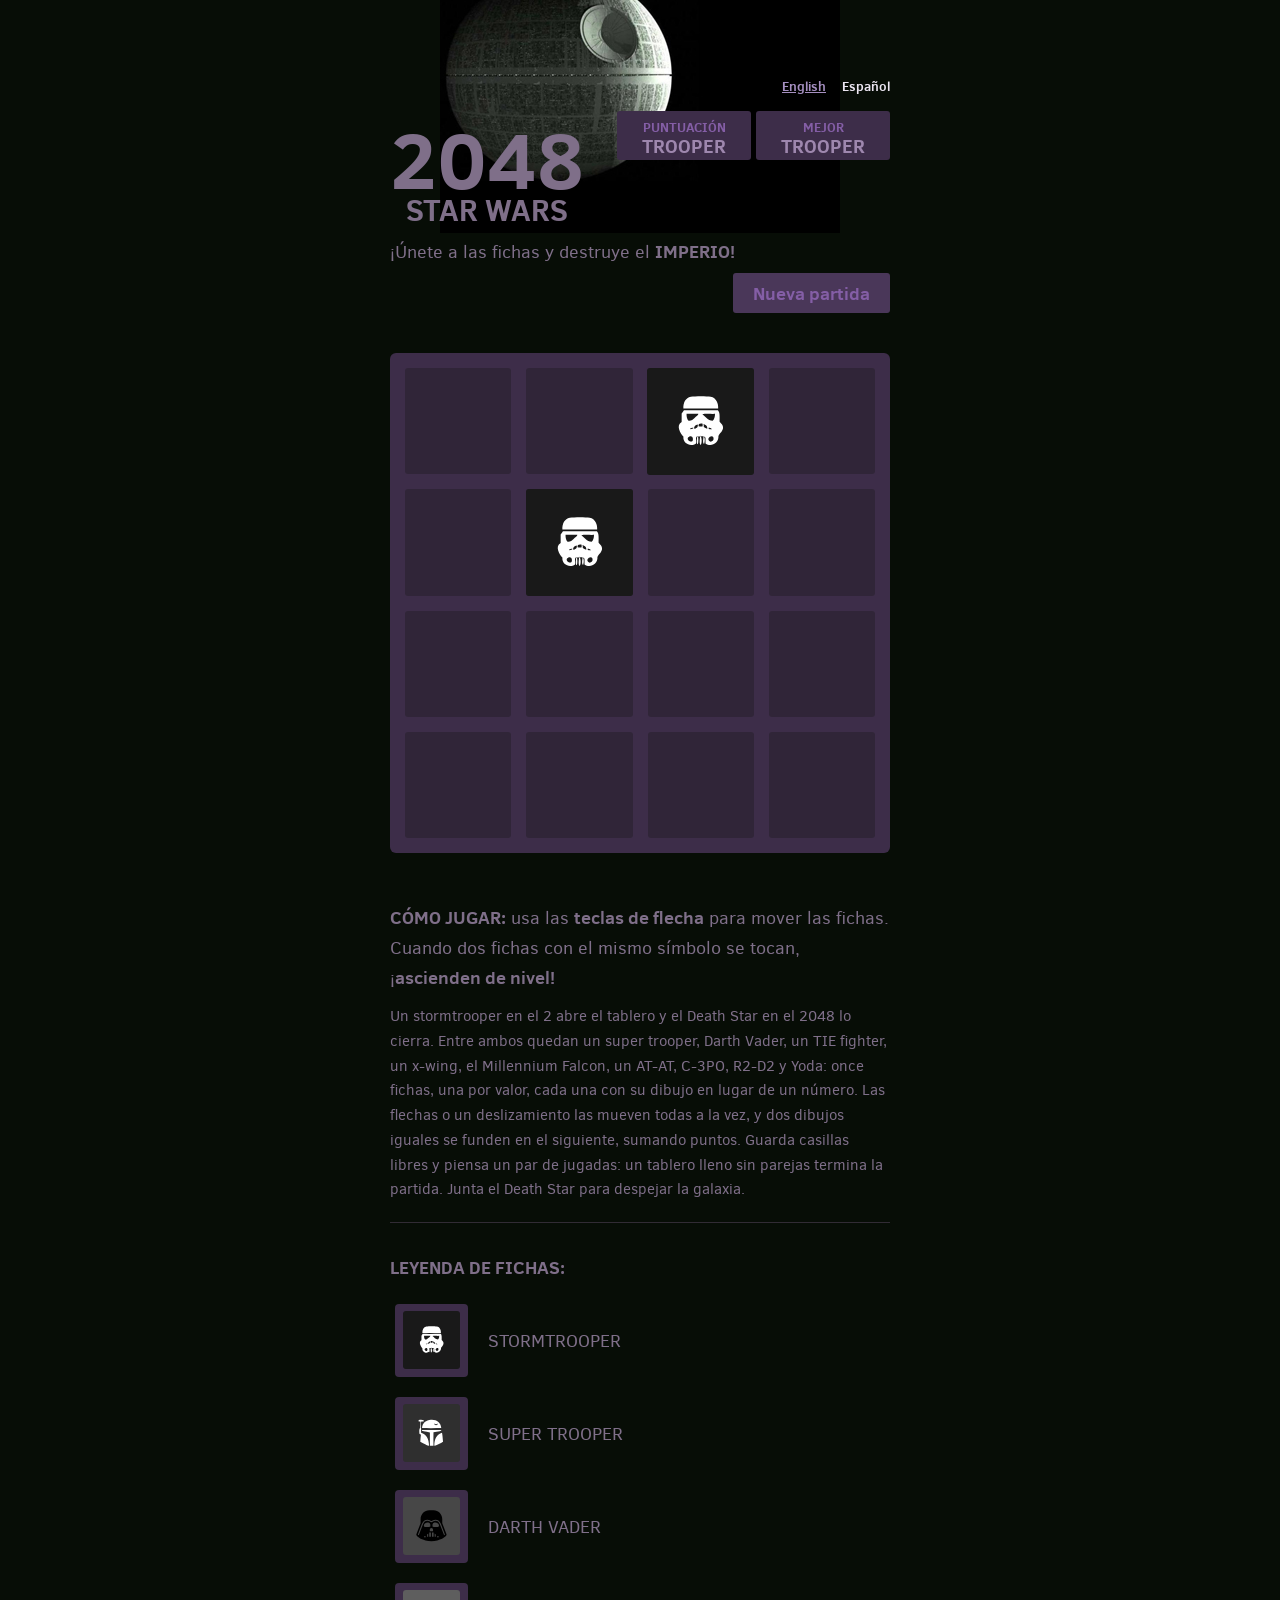
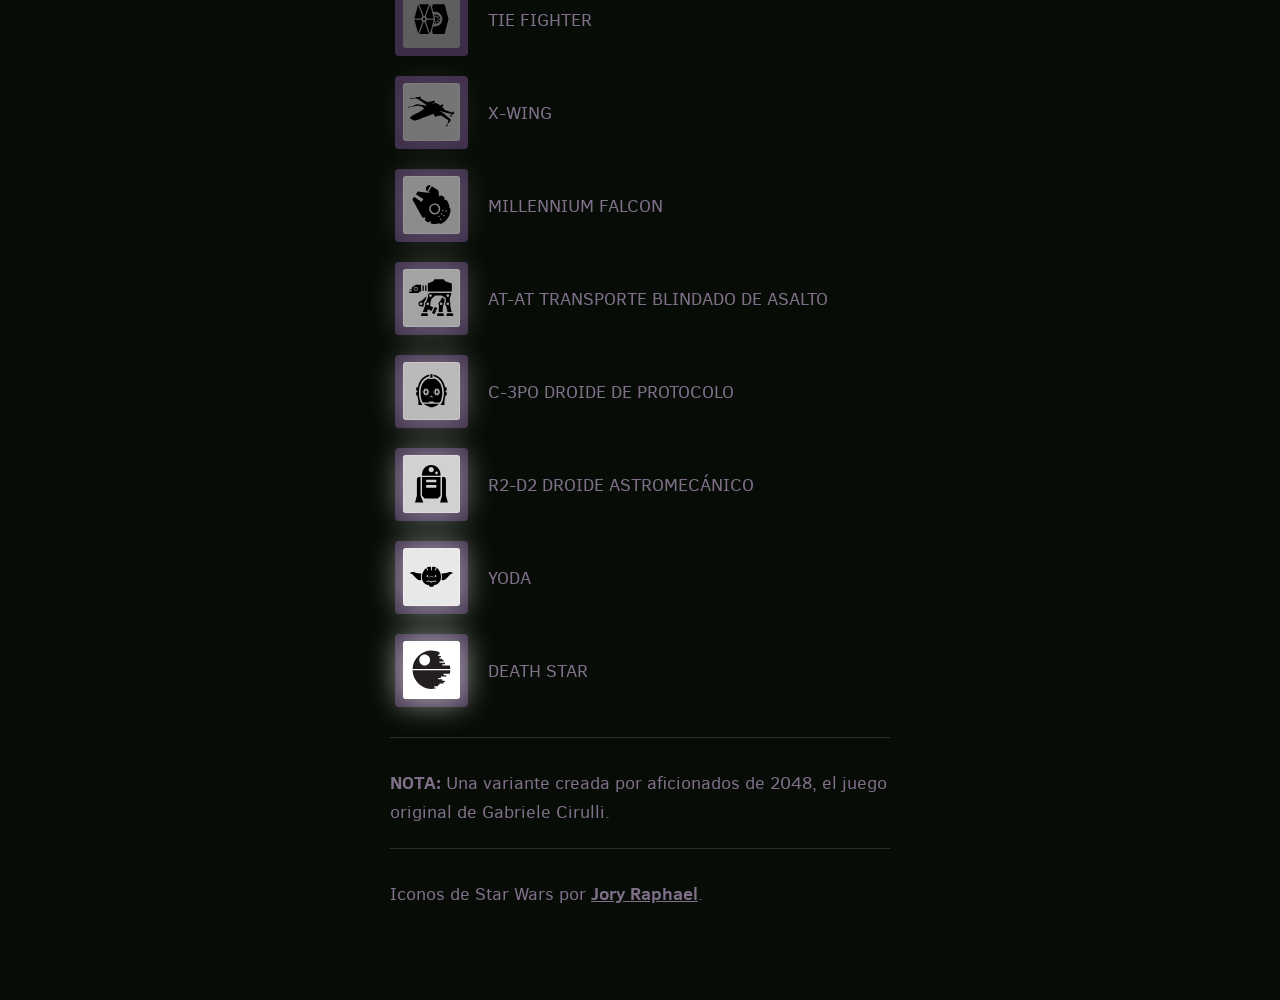
==== es/index.html @ c53c868a "Bilingual site: English at the root, Spanish under /es/ Includes hreflang, canonical, Open Graph, JS" ====
<!DOCTYPE html>
<html lang="es">
<head>
  <meta charset="utf-8">
  <title>2048 Star Wars — desliza fichas y destruye el Imperio</title>
  <meta name="description" content="Juega a 2048 Star Wars: desliza fichas de stormtroopers, TIE fighters y droides, une las parejas iguales y asciende por todos los rangos de la saga.">

  <link rel="canonical" href="https://tile2048.github.io/2048-STARWARS/es/">
  <link rel="alternate" hreflang="en" href="https://tile2048.github.io/2048-STARWARS/">
  <link rel="alternate" hreflang="es" href="https://tile2048.github.io/2048-STARWARS/es/">
  <link rel="alternate" hreflang="x-default" href="https://tile2048.github.io/2048-STARWARS/">

  <meta property="og:type" content="website">
  <meta property="og:title" content="2048 Star Wars — desliza fichas y destruye el Imperio">
  <meta property="og:description" content="Juega a 2048 Star Wars: desliza fichas de stormtroopers, TIE fighters y droides, une las parejas iguales y asciende por todos los rangos de la saga.">
  <meta property="og:url" content="https://tile2048.github.io/2048-STARWARS/es/">
  <meta property="og:locale" content="es_ES">
  <meta property="og:locale:alternate" content="en_US">

  <link href="../style/main.css" rel="stylesheet" type="text/css">
  <link rel="shortcut icon" href="../favicon.ico">
  <link rel="apple-touch-icon" href="../meta/apple-touch-icon.png">
  <meta name="apple-mobile-web-app-capable" content="yes">
  <meta name="apple-mobile-web-app-status-bar-style" content="black">

  <meta name="HandheldFriendly" content="True">
  <meta name="MobileOptimized" content="320">
  <meta name="viewport" content="width=device-width, target-densitydpi=160dpi, initial-scale=1.0, maximum-scale=1, user-scalable=no, minimal-ui">
  <meta name="format-detection" content="telephone=no" />

  <script type="application/ld+json">
  {
    "@context": "https://schema.org",
    "@type": "VideoGame",
    "name": "2048 Star Wars",
    "inLanguage": "es",
    "url": "https://tile2048.github.io/2048-STARWARS/es/",
    "description": "Versión Star Wars del puzle de fichas 2048: une fichas iguales para subir de stormtrooper a Death Star."
  }
  </script>
</head>
<body>
  <div class="container">
    <nav class="lang-links"><a href="../" hreflang="en" lang="en">English</a> <span>Español</span></nav>

    <div class="heading">
      <div class="scores-container">
        <div class="score-container">0</div>
        <div class="best-container">0</div>
      </div>
      <div class="title-container">
        <h1 class="title">2048<small>Star Wars</small></h1>
      </div>
    </div>

    <div class="above-game">
      <p class="game-intro">¡Únete a las fichas y destruye el <strong>IMPERIO!</strong></p>
      <a class="restart-button">Nueva partida</a>
    </div>

    <div class="game-container">
      <div class="game-message">
        <p></p>
        <div class="lower">
	        <a class="keep-playing-button">Seguir jugando</a>
          <a class="retry-button">Reintentar</a>
          <div class="score-sharing"></div>
        </div>
      </div>

      <div class="grid-container">
        <div class="grid-row">
          <div class="grid-cell"></div>
          <div class="grid-cell"></div>
          <div class="grid-cell"></div>
          <div class="grid-cell"></div>
        </div>
        <div class="grid-row">
          <div class="grid-cell"></div>
          <div class="grid-cell"></div>
          <div class="grid-cell"></div>
          <div class="grid-cell"></div>
        </div>
        <div class="grid-row">
          <div class="grid-cell"></div>
          <div class="grid-cell"></div>
          <div class="grid-cell"></div>
          <div class="grid-cell"></div>
        </div>
        <div class="grid-row">
          <div class="grid-cell"></div>
          <div class="grid-cell"></div>
          <div class="grid-cell"></div>
          <div class="grid-cell"></div>
        </div>
      </div>

      <div class="tile-container">

      </div>
    </div>

    <p class="game-explanation">
      <strong class="important">Cómo jugar:</strong> usa las <strong>teclas de flecha</strong> para mover las fichas. Cuando dos fichas con el mismo símbolo se tocan, ¡<strong>ascienden de nivel!</strong>
    </p>
    <p class="game-about">
      Un stormtrooper en el 2 abre el tablero y el Death Star en el 2048 lo cierra. Entre ambos quedan un super trooper, Darth Vader, un TIE fighter, un x-wing, el Millennium Falcon, un AT-AT, C-3PO, R2-D2 y Yoda: once fichas, una por valor, cada una con su dibujo en lugar de un número. Las flechas o un deslizamiento las mueven todas a la vez, y dos dibujos iguales se funden en el siguiente, sumando puntos. Guarda casillas libres y piensa un par de jugadas: un tablero lleno sin parejas termina la partida. Junta el Death Star para despejar la galaxia.
    </p>
    <hr>
    <p class="tile-legend"><strong class="important">Leyenda de fichas:</strong></p>
    <div class="legend-list">
      <div class="legend-row">
        <div class="legend-grid"><div class="legend-cell cell-2"><img src="../style/img/2.svg" alt="stormtrooper"></div></div>
        <p>stormtrooper</p>
      </div>
      <div class="legend-row">
        <div class="legend-grid"><div class="legend-cell cell-4"><img src="../style/img/4.svg" alt="super trooper"></div></div>
        <p>super trooper</p>
      </div>
      <div class="legend-row">
        <div class="legend-grid"><div class="legend-cell cell-8"><img src="../style/img/8.svg" alt="Darth Vader"></div></div>
        <p>Darth Vader</p>
      </div>
      <div class="legend-row">
        <div class="legend-grid"><div class="legend-cell cell-16"><img src="../style/img/16.svg" alt="TIE fighter"></div></div>
        <p>TIE fighter</p>
      </div>
      <div class="legend-row">
        <div class="legend-grid"><div class="legend-cell cell-32"><img src="../style/img/32.svg" alt="X-wing"></div></div>
        <p>X-wing</p>
      </div>
      <div class="legend-row">
        <div class="legend-grid"><div class="legend-cell cell-64"><img src="../style/img/64.svg" alt="Millennium Falcon"></div></div>
        <p>Millennium Falcon</p>
      </div>
      <div class="legend-row">
        <div class="legend-grid"><div class="legend-cell cell-128"><img src="../style/img/128.svg" alt="AT-AT transporte blindado de asalto"></div></div>
        <p>AT-AT transporte blindado de asalto</p>
      </div>
      <div class="legend-row">
        <div class="legend-grid"><div class="legend-cell cell-256"><img src="../style/img/256.svg" alt="C-3PO droide de protocolo"></div></div>
        <p>C-3PO droide de protocolo</p>
      </div>
      <div class="legend-row">
        <div class="legend-grid"><div class="legend-cell cell-512"><img src="../style/img/512.svg" alt="R2-D2 droide astromecánico"></div></div>
        <p>R2-D2 droide astromecánico</p>
      </div>
      <div class="legend-row">
        <div class="legend-grid"><div class="legend-cell cell-1024"><img src="../style/img/1024.svg" alt="Yoda"></div></div>
        <p>Yoda</p>
      </div>
      <div class="legend-row">
        <div class="legend-grid"><div class="legend-cell cell-2048"><img src="../style/img/2048.svg" alt="Death Star"></div></div>
        <p>Death Star</p>
      </div>
    </div>
    <hr>
    <p class="disclaimer">
    <strong class="important">Nota:</strong> Una variante creada por aficionados de 2048, el juego original de Gabriele Cirulli.
    </p>
    <hr>
    <p class="credits">
      Iconos de Star Wars por <a href="http://sensibleworld.com/news/more-free-star-wars-icons/" title="Free Star Wars Icons by Sensible World">Jory Raphael</a>.
    </p>
  </div>

  <script src="../js/bind_polyfill.js"></script>
  <script src="../js/classlist_polyfill.js"></script>
  <script src="../js/animframe_polyfill.js"></script>
  <script>
    // Assets and sentences of this page. The English page sits at the repo root.
    window.GAME_ROOT = "../";

    // Text that only appears once a game is running, in the language of this page.
    window.PAGE_STRINGS = {
      "game-won": "¡Ganaste!",
      "game-over": "¡Fin del juego!",
      "tweet1": "Conseguí \"",
      "tweet2": "\" en 2048-STARWARS #2048game",
      "2": "stormtrooper",
      "4": "super trooper",
      "8": "Darth Vader",
      "16": "TIE fighter",
      "32": "X-wing",
      "64": "Millennium Falcon",
      "128": "AT-AT transporte blindado de asalto",
      "256": "C-3PO droide de protocolo",
      "512": "R2-D2 droide astromecánico",
      "1024": "Yoda",
      "2048": "Death Star",
      "p0": "trooper",
      "p2": "trooper",
      "p4": "s.trooper",
      "p8": "Vader",
      "p16": "TIE",
      "p32": "x-wing",
      "p64": "Falcon",
      "p128": "at-at",
      "p256": "c-3po",
      "p512": "r2-d2",
      "p1024": "Yoda",
      "p2048": "Death Star"
    };

    function Localize(key) {
      var name = String(key);
      if (window.PAGE_STRINGS.hasOwnProperty(name)) return window.PAGE_STRINGS[name];
      // Scores that no longer sit on a tile fall back to the plain number.
      if (name.charAt(0) === "p" && window.PAGE_STRINGS.hasOwnProperty(name.slice(1))) {
        return window.PAGE_STRINGS[name.slice(1)];
      }
      return name;
    }
  </script>
  <script src="../js/keyboard_input_manager.js"></script>
  <script src="../js/html_actuator.js"></script>
  <script src="../js/grid.js"></script>
  <script src="../js/tile.js"></script>
  <script src="../js/local_storage_manager.js"></script>
  <script src="../js/game_manager.js"></script>
  <script src="../js/application.js"></script>
  <script>
    window.twttr = (function (d,s,id) {
      var t, js, fjs = d.getElementsByTagName(s)[0];
      if (d.getElementById(id)) return; js=d.createElement(s); js.id=id;
      js.src="https://platform.twitter.com/widgets.js"; fjs.parentNode.insertBefore(js, fjs);
      return window.twttr || (t = { _e: [], ready: function(f){ t._e.push(f) } });
    }(document, "script", "twitter-wjs"));
  </script>
</body>
</html>
---- style/main.css ----
@import url(fonts/clear-sans.css);
html, body {
  margin: 0;
  padding: 0;
  background-color: #070D06;
  color: #7f6f89;
  font-family: "Clear Sans", "Helvetica Neue", Arial, sans-serif;
  font-size: 18px; }

body {
  padding: 80px 0;
  background-image: url(img/top-bg.jpg);
  background-position: top center;
  background-repeat: no-repeat; }

.heading:after {
  content: "";
  display: block;
  clear: both; }

h1.title {
  font-size: 80px;
  font-weight: bold;
  margin: 0;
  display: block;
  float: left; }
  h1.title small {
    position: absolute;
    width: 100%;
    bottom: 0;
    left: 0;
    text-transform: uppercase;
    font-size: 30px;
    line-height: 30px;
    text-align: center;
    font-weight: bold; }

.title-container {
  position: relative;
  display: inline-block;
  padding-bottom: 10px; }

@-webkit-keyframes move-up {
  0% {
    top: 25px;
    opacity: 1; }

  100% {
    top: -50px;
    opacity: 0; } }
@-moz-keyframes move-up {
  0% {
    top: 25px;
    opacity: 1; }

  100% {
    top: -50px;
    opacity: 0; } }
@keyframes move-up {
  0% {
    top: 25px;
    opacity: 1; }

  100% {
    top: -50px;
    opacity: 0; } }
.scores-container {
  float: right;
  text-align: right; }

.score-container, .best-container {
  position: relative;
  display: inline-block;
  background: #3d2d49;
  padding: 15px 25px;
  font-size: 19px;
  text-transform: uppercase;
  height: 19px;
  line-height: 41px;
  font-weight: bold;
  border-radius: 3px;
  color: #9e87ae;
  margin-top: 8px;
  text-align: center; }
  .score-container:after, .best-container:after {
    position: absolute;
    width: 100%;
    top: 10px;
    left: 0;
    text-transform: uppercase;
    font-size: 13px;
    line-height: 13px;
    text-align: center;
    color: #845ea6; }
  .score-container .score-addition, .best-container .score-addition {
    position: absolute;
    right: 30px;
    color: red;
    font-size: 19px;
    line-height: 19px;
    font-weight: bold;
    color: rgba(127, 111, 137, 0.9);
    z-index: 100;
    -webkit-animation: move-up 600ms ease-in;
    -moz-animation: move-up 600ms ease-in;
    animation: move-up 600ms ease-in;
    -webkit-animation-fill-mode: both;
    -moz-animation-fill-mode: both;
    animation-fill-mode: both; }

.score-container:after {
  content: "Score"; }

.best-container:after {
  content: "Best"; }

p {
  margin-top: 0;
  margin-bottom: 10px;
  line-height: 1.65; }

a {
  color: #7f6f89;
  font-weight: bold;
  text-decoration: underline;
  cursor: pointer; }

strong.important {
  text-transform: uppercase; }

hr {
  border: none;
  border-bottom: 1px solid #312b34;
  margin-top: 20px;
  margin-bottom: 30px; }

.container {
  width: 500px;
  margin: 0 auto; }

@-webkit-keyframes fade-in {
  0% {
    opacity: 0; }

  100% {
    opacity: 1; } }
@-moz-keyframes fade-in {
  0% {
    opacity: 0; }

  100% {
    opacity: 1; } }
@keyframes fade-in {
  0% {
    opacity: 0; }

  100% {
    opacity: 1; } }
.game-container {
  margin-top: 40px;
  position: relative;
  padding: 15px;
  cursor: default;
  -webkit-touch-callout: none;
  -ms-touch-callout: none;
  -webkit-user-select: none;
  -moz-user-select: none;
  -ms-user-select: none;
  -ms-touch-action: none;
  touch-action: none;
  background: #3d2d49;
  border-radius: 6px;
  width: 500px;
  height: 500px;
  -webkit-box-sizing: border-box;
  -moz-box-sizing: border-box;
  box-sizing: border-box; }
  .game-container .game-message {
    display: none;
    position: absolute;
    top: 0;
    right: 0;
    bottom: 0;
    left: 0;
    background: rgba(25, 25, 25, 0.7);
    z-index: 100;
    text-align: center;
    -webkit-animation: fade-in 800ms ease 1200ms;
    -moz-animation: fade-in 800ms ease 1200ms;
    animation: fade-in 800ms ease 1200ms;
    -webkit-animation-fill-mode: both;
    -moz-animation-fill-mode: both;
    animation-fill-mode: both; }
    .game-container .game-message p {
      font-size: 60px;
      font-weight: bold;
      height: 60px;
      line-height: 60px;
      margin-top: 222px; }
    .game-container .game-message .lower {
      display: block;
      margin-top: 59px; }
    .game-container .game-message a {
      display: inline-block;
      background: #4a3759;
      border-radius: 3px;
      padding: 0 20px;
      text-decoration: none;
      color: #845ea6;
      height: 40px;
      line-height: 42px;
      margin-left: 9px; }
      .game-container .game-message a.keep-playing-button {
        display: none; }
    .game-container .game-message .score-sharing {
      display: inline-block;
      vertical-align: middle;
      margin-left: 10px; }
    .game-container .game-message.game-won {
      background: rgba(255, 255, 255, 0.5);
      color: #9e87ae; }
      .game-container .game-message.game-won a.keep-playing-button {
        display: inline-block; }
    .game-container .game-message.game-won, .game-container .game-message.game-over {
      display: block; }

.grid-container {
  position: absolute;
  z-index: 1; }

.grid-row {
  margin-bottom: 15px; }
  .grid-row:last-child {
    margin-bottom: 0; }
  .grid-row:after {
    content: "";
    display: block;
    clear: both; }

.grid-cell {
  width: 106.25px;
  height: 106.25px;
  margin-right: 15px;
  float: left;
  border-radius: 3px;
  background: rgba(25, 25, 25, 0.35); }
  .grid-cell:last-child {
    margin-right: 0; }

.tile-container {
  position: absolute;
  z-index: 2; }

.tile, .tile .tile-inner {
  width: 107px;
  height: 107px;
  line-height: 116.25px; }
.tile.tile-position-1-1 {
  -webkit-transform: translate(0px, 0px);
  -moz-transform: translate(0px, 0px);
  transform: translate(0px, 0px); }
.tile.tile-position-1-2 {
  -webkit-transform: translate(0px, 121px);
  -moz-transform: translate(0px, 121px);
  transform: translate(0px, 121px); }
.tile.tile-position-1-3 {
  -webkit-transform: translate(0px, 242px);
  -moz-transform: translate(0px, 242px);
  transform: translate(0px, 242px); }
.tile.tile-position-1-4 {
  -webkit-transform: translate(0px, 363px);
  -moz-transform: translate(0px, 363px);
  transform: translate(0px, 363px); }
.tile.tile-position-2-1 {
  -webkit-transform: translate(121px, 0px);
  -moz-transform: translate(121px, 0px);
  transform: translate(121px, 0px); }
.tile.tile-position-2-2 {
  -webkit-transform: translate(121px, 121px);
  -moz-transform: translate(121px, 121px);
  transform: translate(121px, 121px); }
.tile.tile-position-2-3 {
  -webkit-transform: translate(121px, 242px);
  -moz-transform: translate(121px, 242px);
  transform: translate(121px, 242px); }
.tile.tile-position-2-4 {
  -webkit-transform: translate(121px, 363px);
  -moz-transform: translate(121px, 363px);
  transform: translate(121px, 363px); }
.tile.tile-position-3-1 {
  -webkit-transform: translate(242px, 0px);
  -moz-transform: translate(242px, 0px);
  transform: translate(242px, 0px); }
.tile.tile-position-3-2 {
  -webkit-transform: translate(242px, 121px);
  -moz-transform: translate(242px, 121px);
  transform: translate(242px, 121px); }
.tile.tile-position-3-3 {
  -webkit-transform: translate(242px, 242px);
  -moz-transform: translate(242px, 242px);
  transform: translate(242px, 242px); }
.tile.tile-position-3-4 {
  -webkit-transform: translate(242px, 363px);
  -moz-transform: translate(242px, 363px);
  transform: translate(242px, 363px); }
.tile.tile-position-4-1 {
  -webkit-transform: translate(363px, 0px);
  -moz-transform: translate(363px, 0px);
  transform: translate(363px, 0px); }
.tile.tile-position-4-2 {
  -webkit-transform: translate(363px, 121px);
  -moz-transform: translate(363px, 121px);
  transform: translate(363px, 121px); }
.tile.tile-position-4-3 {
  -webkit-transform: translate(363px, 242px);
  -moz-transform: translate(363px, 242px);
  transform: translate(363px, 242px); }
.tile.tile-position-4-4 {
  -webkit-transform: translate(363px, 363px);
  -moz-transform: translate(363px, 363px);
  transform: translate(363px, 363px); }

.tile {
  position: absolute;
  -webkit-transition: 100ms ease-in-out;
  -moz-transition: 100ms ease-in-out;
  transition: 100ms ease-in-out;
  -webkit-transition-property: -webkit-transform;
  -moz-transition-property: -moz-transform;
  transition-property: transform; }
  .tile .tile-inner {
    border-radius: 3px;
    background: #191919;
    text-align: center;
    font-weight: bold;
    z-index: 10;
    font-size: 55px; }
    .tile .tile-inner img {
      width: 100%;
      height: 100%; }
  .tile.tile-2 .tile-inner {
    background: #191919;
    box-shadow: 0 0 30px 10px rgba(255, 255, 255, 0), inset 0 0 0 1px rgba(255, 255, 255, 0); }
  .tile.tile-4 .tile-inner {
    background: #2f2f2f;
    box-shadow: 0 0 30px 10px rgba(255, 255, 255, 0), inset 0 0 0 1px rgba(255, 255, 255, 0); }
  .tile.tile-8 .tile-inner {
    color: #9e87ae;
    background: #474747;
    box-shadow: 0 0 30px 10px rgba(255, 255, 255, 0), inset 0 0 0 1px rgba(255, 255, 255, 0); }
  .tile.tile-16 .tile-inner {
    color: #9e87ae;
    background: #5e5e5e;
    box-shadow: 0 0 30px 10px rgba(255, 255, 255, 0), inset 0 0 0 1px rgba(255, 255, 255, 0); }
  .tile.tile-32 .tile-inner {
    color: #9e87ae;
    background: #757575;
    box-shadow: 0 0 30px 10px rgba(255, 255, 255, 0.07937), inset 0 0 0 1px rgba(255, 255, 255, 0.04762); }
  .tile.tile-64 .tile-inner {
    color: #9e87ae;
    background: #8c8c8c;
    box-shadow: 0 0 30px 10px rgba(255, 255, 255, 0.15873), inset 0 0 0 1px rgba(255, 255, 255, 0.09524); }
  .tile.tile-128 .tile-inner {
    color: #9e87ae;
    background: #a3a3a3;
    box-shadow: 0 0 30px 10px rgba(255, 255, 255, 0.2381), inset 0 0 0 1px rgba(255, 255, 255, 0.14286);
    font-size: 45px; }
    @media screen and (max-width: 520px) {
      .tile.tile-128 .tile-inner {
        font-size: 25px; } }
  .tile.tile-256 .tile-inner {
    color: #9e87ae;
    background: #bababa;
    box-shadow: 0 0 30px 10px rgba(255, 255, 255, 0.31746), inset 0 0 0 1px rgba(255, 255, 255, 0.19048);
    font-size: 45px; }
    @media screen and (max-width: 520px) {
      .tile.tile-256 .tile-inner {
        font-size: 25px; } }
  .tile.tile-512 .tile-inner {
    color: #9e87ae;
    background: #d1d1d1;
    box-shadow: 0 0 30px 10px rgba(255, 255, 255, 0.39683), inset 0 0 0 1px rgba(255, 255, 255, 0.2381);
    font-size: 45px; }
    @media screen and (max-width: 520px) {
      .tile.tile-512 .tile-inner {
        font-size: 25px; } }
  .tile.tile-1024 .tile-inner {
    color: #9e87ae;
    background: #e8e8e8;
    box-shadow: 0 0 30px 10px rgba(255, 255, 255, 0.47619), inset 0 0 0 1px rgba(255, 255, 255, 0.28571);
    font-size: 35px; }
    @media screen and (max-width: 520px) {
      .tile.tile-1024 .tile-inner {
        font-size: 15px; } }
  .tile.tile-2048 .tile-inner {
    color: #9e87ae;
    background: white;
    box-shadow: 0 0 30px 10px rgba(255, 255, 255, 0.55556), inset 0 0 0 1px rgba(255, 255, 255, 0.33333);
    font-size: 35px; }
    @media screen and (max-width: 520px) {
      .tile.tile-2048 .tile-inner {
        font-size: 15px; } }
  .tile.tile-super .tile-inner {
    color: #9e87ae;
    background: #3d3d3d;
    font-size: 30px; }
    @media screen and (max-width: 520px) {
      .tile.tile-super .tile-inner {
        font-size: 10px; } }

@-webkit-keyframes appear {
  0% {
    opacity: 0;
    -webkit-transform: scale(0);
    -moz-transform: scale(0);
    transform: scale(0); }

  100% {
    opacity: 1;
    -webkit-transform: scale(1);
    -moz-transform: scale(1);
    transform: scale(1); } }
@-moz-keyframes appear {
  0% {
    opacity: 0;
    -webkit-transform: scale(0);
    -moz-transform: scale(0);
    transform: scale(0); }

  100% {
    opacity: 1;
    -webkit-transform: scale(1);
    -moz-transform: scale(1);
    transform: scale(1); } }
@keyframes appear {
  0% {
    opacity: 0;
    -webkit-transform: scale(0);
    -moz-transform: scale(0);
    transform: scale(0); }

  100% {
    opacity: 1;
    -webkit-transform: scale(1);
    -moz-transform: scale(1);
    transform: scale(1); } }
.tile-new .tile-inner {
  -webkit-animation: appear 200ms ease 100ms;
  -moz-animation: appear 200ms ease 100ms;
  animation: appear 200ms ease 100ms;
  -webkit-animation-fill-mode: backwards;
  -moz-animation-fill-mode: backwards;
  animation-fill-mode: backwards; }

@-webkit-keyframes pop {
  0% {
    -webkit-transform: scale(0);
    -moz-transform: scale(0);
    transform: scale(0); }

  50% {
    -webkit-transform: scale(1.2);
    -moz-transform: scale(1.2);
    transform: scale(1.2); }

  100% {
    -webkit-transform: scale(1);
    -moz-transform: scale(1);
    transform: scale(1); } }
@-moz-keyframes pop {
  0% {
    -webkit-transform: scale(0);
    -moz-transform: scale(0);
    transform: scale(0); }

  50% {
    -webkit-transform: scale(1.2);
    -moz-transform: scale(1.2);
    transform: scale(1.2); }

  100% {
    -webkit-transform: scale(1);
    -moz-transform: scale(1);
    transform: scale(1); } }
@keyframes pop {
  0% {
    -webkit-transform: scale(0);
    -moz-transform: scale(0);
    transform: scale(0); }

  50% {
    -webkit-transform: scale(1.2);
    -moz-transform: scale(1.2);
    transform: scale(1.2); }

  100% {
    -webkit-transform: scale(1);
    -moz-transform: scale(1);
    transform: scale(1); } }
.tile-merged .tile-inner {
  z-index: 20;
  -webkit-animation: pop 200ms ease 100ms;
  -moz-animation: pop 200ms ease 100ms;
  animation: pop 200ms ease 100ms;
  -webkit-animation-fill-mode: backwards;
  -moz-animation-fill-mode: backwards;
  animation-fill-mode: backwards; }

.above-game:after {
  content: "";
  display: block;
  clear: both; }

.game-intro {
  float: left;
  line-height: 42px;
  margin-bottom: 0; }

.restart-button {
  display: inline-block;
  background: #4a3759;
  border-radius: 3px;
  padding: 0 20px;
  text-decoration: none;
  color: #845ea6;
  height: 40px;
  line-height: 42px;
  display: block;
  text-align: center;
  float: right; }

.game-explanation {
  margin-top: 50px; }

@media screen and (max-width: 520px) {
  html, body {
    font-size: 15px; }

  body {
    margin: 20px 0;
    padding: 0 20px; }

  h1.title {
    font-size: 27px;
    margin-top: 15px; }
  h1.title small {
    font-size: 14px;
    line-height: 16px; }

  .container {
    width: 280px;
    margin: 0 auto; }

  .score-container, .best-container {
    margin-top: 0;
    padding: 15px 10px;
    min-width: 40px; }

  .heading {
    margin-bottom: 10px; }

  .game-intro {
    width: 55%;
    display: block;
    box-sizing: border-box;
    line-height: 1.65; }

  .restart-button {
    width: 42%;
    padding: 0;
    display: block;
    box-sizing: border-box;
    margin-top: 2px; }

  .game-container {
    margin-top: 17px;
    position: relative;
    padding: 10px;
    cursor: default;
    -webkit-touch-callout: none;
    -ms-touch-callout: none;
    -webkit-user-select: none;
    -moz-user-select: none;
    -ms-user-select: none;
    -ms-touch-action: none;
    touch-action: none;
    background: #3d2d49;
    border-radius: 6px;
    width: 280px;
    height: 280px;
    -webkit-box-sizing: border-box;
    -moz-box-sizing: border-box;
    box-sizing: border-box; }
    .game-container .game-message {
      display: none;
      position: absolute;
      top: 0;
      right: 0;
      bottom: 0;
      left: 0;
      background: rgba(25, 25, 25, 0.7);
      z-index: 100;
      text-align: center;
      -webkit-animation: fade-in 800ms ease 1200ms;
      -moz-animation: fade-in 800ms ease 1200ms;
      animation: fade-in 800ms ease 1200ms;
      -webkit-animation-fill-mode: both;
      -moz-animation-fill-mode: both;
      animation-fill-mode: both; }
      .game-container .game-message p {
        font-size: 60px;
        font-weight: bold;
        height: 60px;
        line-height: 60px;
        margin-top: 222px; }
      .game-container .game-message .lower {
        display: block;
        margin-top: 59px; }
      .game-container .game-message a {
        display: inline-block;
        background: #4a3759;
        border-radius: 3px;
        padding: 0 20px;
        text-decoration: none;
        color: #845ea6;
        height: 40px;
        line-height: 42px;
        margin-left: 9px; }
        .game-container .game-message a.keep-playing-button {
          display: none; }
      .game-container .game-message .score-sharing {
        display: inline-block;
        vertical-align: middle;
        margin-left: 10px; }
      .game-container .game-message.game-won {
        background: rgba(255, 255, 255, 0.5);
        color: #9e87ae; }
        .game-container .game-message.game-won a.keep-playing-button {
          display: inline-block; }
      .game-container .game-message.game-won, .game-container .game-message.game-over {
        display: block; }

  .grid-container {
    position: absolute;
    z-index: 1; }

  .grid-row {
    margin-bottom: 10px; }
    .grid-row:last-child {
      margin-bottom: 0; }
    .grid-row:after {
      content: "";
      display: block;
      clear: both; }

  .grid-cell {
    width: 57.5px;
    height: 57.5px;
    margin-right: 10px;
    float: left;
    border-radius: 3px;
    background: rgba(25, 25, 25, 0.35); }
    .grid-cell:last-child {
      margin-right: 0; }

  .tile-container {
    position: absolute;
    z-index: 2; }

  .tile, .tile .tile-inner {
    width: 58px;
    height: 58px;
    line-height: 67.5px; }
  .tile.tile-position-1-1 {
    -webkit-transform: translate(0px, 0px);
    -moz-transform: translate(0px, 0px);
    transform: translate(0px, 0px); }
  .tile.tile-position-1-2 {
    -webkit-transform: translate(0px, 67px);
    -moz-transform: translate(0px, 67px);
    transform: translate(0px, 67px); }
  .tile.tile-position-1-3 {
    -webkit-transform: translate(0px, 135px);
    -moz-transform: translate(0px, 135px);
    transform: translate(0px, 135px); }
  .tile.tile-position-1-4 {
    -webkit-transform: translate(0px, 202px);
    -moz-transform: translate(0px, 202px);
    transform: translate(0px, 202px); }
  .tile.tile-position-2-1 {
    -webkit-transform: translate(67px, 0px);
    -moz-transform: translate(67px, 0px);
    transform: translate(67px, 0px); }
  .tile.tile-position-2-2 {
    -webkit-transform: translate(67px, 67px);
    -moz-transform: translate(67px, 67px);
    transform: translate(67px, 67px); }
  .tile.tile-position-2-3 {
    -webkit-transform: translate(67px, 135px);
    -moz-transform: translate(67px, 135px);
    transform: translate(67px, 135px); }
  .tile.tile-position-2-4 {
    -webkit-transform: translate(67px, 202px);
    -moz-transform: translate(67px, 202px);
    transform: translate(67px, 202px); }
  .tile.tile-position-3-1 {
    -webkit-transform: translate(135px, 0px);
    -moz-transform: translate(135px, 0px);
    transform: translate(135px, 0px); }
  .tile.tile-position-3-2 {
    -webkit-transform: translate(135px, 67px);
    -moz-transform: translate(135px, 67px);
    transform: translate(135px, 67px); }
  .tile.tile-position-3-3 {
    -webkit-transform: translate(135px, 135px);
    -moz-transform: translate(135px, 135px);
    transform: translate(135px, 135px); }
  .tile.tile-position-3-4 {
    -webkit-transform: translate(135px, 202px);
    -moz-transform: translate(135px, 202px);
    transform: translate(135px, 202px); }
  .tile.tile-position-4-1 {
    -webkit-transform: translate(202px, 0px);
    -moz-transform: translate(202px, 0px);
    transform: translate(202px, 0px); }
  .tile.tile-position-4-2 {
    -webkit-transform: translate(202px, 67px);
    -moz-transform: translate(202px, 67px);
    transform: translate(202px, 67px); }
  .tile.tile-position-4-3 {
    -webkit-transform: translate(202px, 135px);
    -moz-transform: translate(202px, 135px);
    transform: translate(202px, 135px); }
  .tile.tile-position-4-4 {
    -webkit-transform: translate(202px, 202px);
    -moz-transform: translate(202px, 202px);
    transform: translate(202px, 202px); }

  .tile .tile-inner {
    font-size: 35px; }

  .game-message p {
    font-size: 30px !important;
    height: 30px !important;
    line-height: 30px !important;
    margin-top: 90px !important; }
  .game-message .lower {
    margin-top: 30px !important; }
  .game-message.game-won .score-sharing {
    margin-top: 10px; } }
.legend-row {
  padding: 10px 5px; }
  .legend-row:after {
    content: "";
    display: block;
    clear: both; }
  .legend-row p {
    margin-left: 93.33333px;
    margin-top: 23.33333px;
    text-transform: uppercase; }

.legend-grid {
  position: relative;
  padding: 7.5px;
  cursor: default;
  -webkit-touch-callout: none;
  -ms-touch-callout: none;
  -webkit-user-select: none;
  -moz-user-select: none;
  -ms-user-select: none;
  -ms-touch-action: none;
  touch-action: none;
  background: #3d2d49;
  border-radius: 4px;
  width: 73px;
  height: 73px;
  -webkit-box-sizing: border-box;
  -moz-box-sizing: border-box;
  box-sizing: border-box;
  float: left; }

.legend-cell {
  width: 57.5px;
  height: 57.5px;
  margin-right: 7.5px;
  float: left;
  border-radius: 3px;
  background: rgba(25, 25, 25, 0.35); }
  .legend-cell img {
    width: 100%;
    height: 100%; }

.cell-2 {
  background: #191919;
  box-shadow: 0 0 30px 5px rgba(255, 255, 255, 0), inset 0 0 0 1px rgba(255, 255, 255, 0); }

.cell-4 {
  background: #2f2f2f;
  box-shadow: 0 0 30px 5px rgba(255, 255, 255, 0), inset 0 0 0 1px rgba(255, 255, 255, 0); }

.cell-8 {
  color: #9e87ae;
  background: #474747;
  box-shadow: 0 0 30px 5px rgba(255, 255, 255, 0), inset 0 0 0 1px rgba(255, 255, 255, 0); }

.cell-16 {
  color: #9e87ae;
  background: #5e5e5e;
  box-shadow: 0 0 30px 5px rgba(255, 255, 255, 0), inset 0 0 0 1px rgba(255, 255, 255, 0); }

.cell-32 {
  color: #9e87ae;
  background: #757575;
  box-shadow: 0 0 30px 5px rgba(255, 255, 255, 0.07937), inset 0 0 0 1px rgba(255, 255, 255, 0.04762); }

.cell-64 {
  color: #9e87ae;
  background: #8c8c8c;
  box-shadow: 0 0 30px 5px rgba(255, 255, 255, 0.15873), inset 0 0 0 1px rgba(255, 255, 255, 0.09524); }

.cell-128 {
  color: #9e87ae;
  background: #a3a3a3;
  box-shadow: 0 0 30px 5px rgba(255, 255, 255, 0.2381), inset 0 0 0 1px rgba(255, 255, 255, 0.14286); }

.cell-256 {
  color: #9e87ae;
  background: #bababa;
  box-shadow: 0 0 30px 5px rgba(255, 255, 255, 0.31746), inset 0 0 0 1px rgba(255, 255, 255, 0.19048); }

.cell-512 {
  color: #9e87ae;
  background: #d1d1d1;
  box-shadow: 0 0 30px 5px rgba(255, 255, 255, 0.39683), inset 0 0 0 1px rgba(255, 255, 255, 0.2381); }

.cell-1024 {
  color: #9e87ae;
  background: #e8e8e8;
  box-shadow: 0 0 30px 5px rgba(255, 255, 255, 0.47619), inset 0 0 0 1px rgba(255, 255, 255, 0.28571); }

.cell-2048 {
  color: #9e87ae;
  background: white;
  box-shadow: 0 0 30px 5px rgba(255, 255, 255, 0.55556), inset 0 0 0 1px rgba(255, 255, 255, 0.33333); }

/* Language links */
.lang-links {
  text-align: right;
  font-size: 13px;
  line-height: 1;
  margin: 0 0 10px 0;
  color: #a58fc0; }
  .lang-links a,
  .lang-links span {
    display: inline-block;
    margin-left: 12px; }
  .lang-links span {
    font-weight: bold;
    color: #ece6f2; }
  .lang-links a {
    color: #a58fc0; }

.game-about {
  font-size: 15px;
  color: #7f6f89; }

/* Spanish page: labels the stylesheet paints itself */
html[lang="es"] .score-container:after {
  content: "Puntuación"; }
html[lang="es"] .best-container:after {
  content: "Mejor"; }
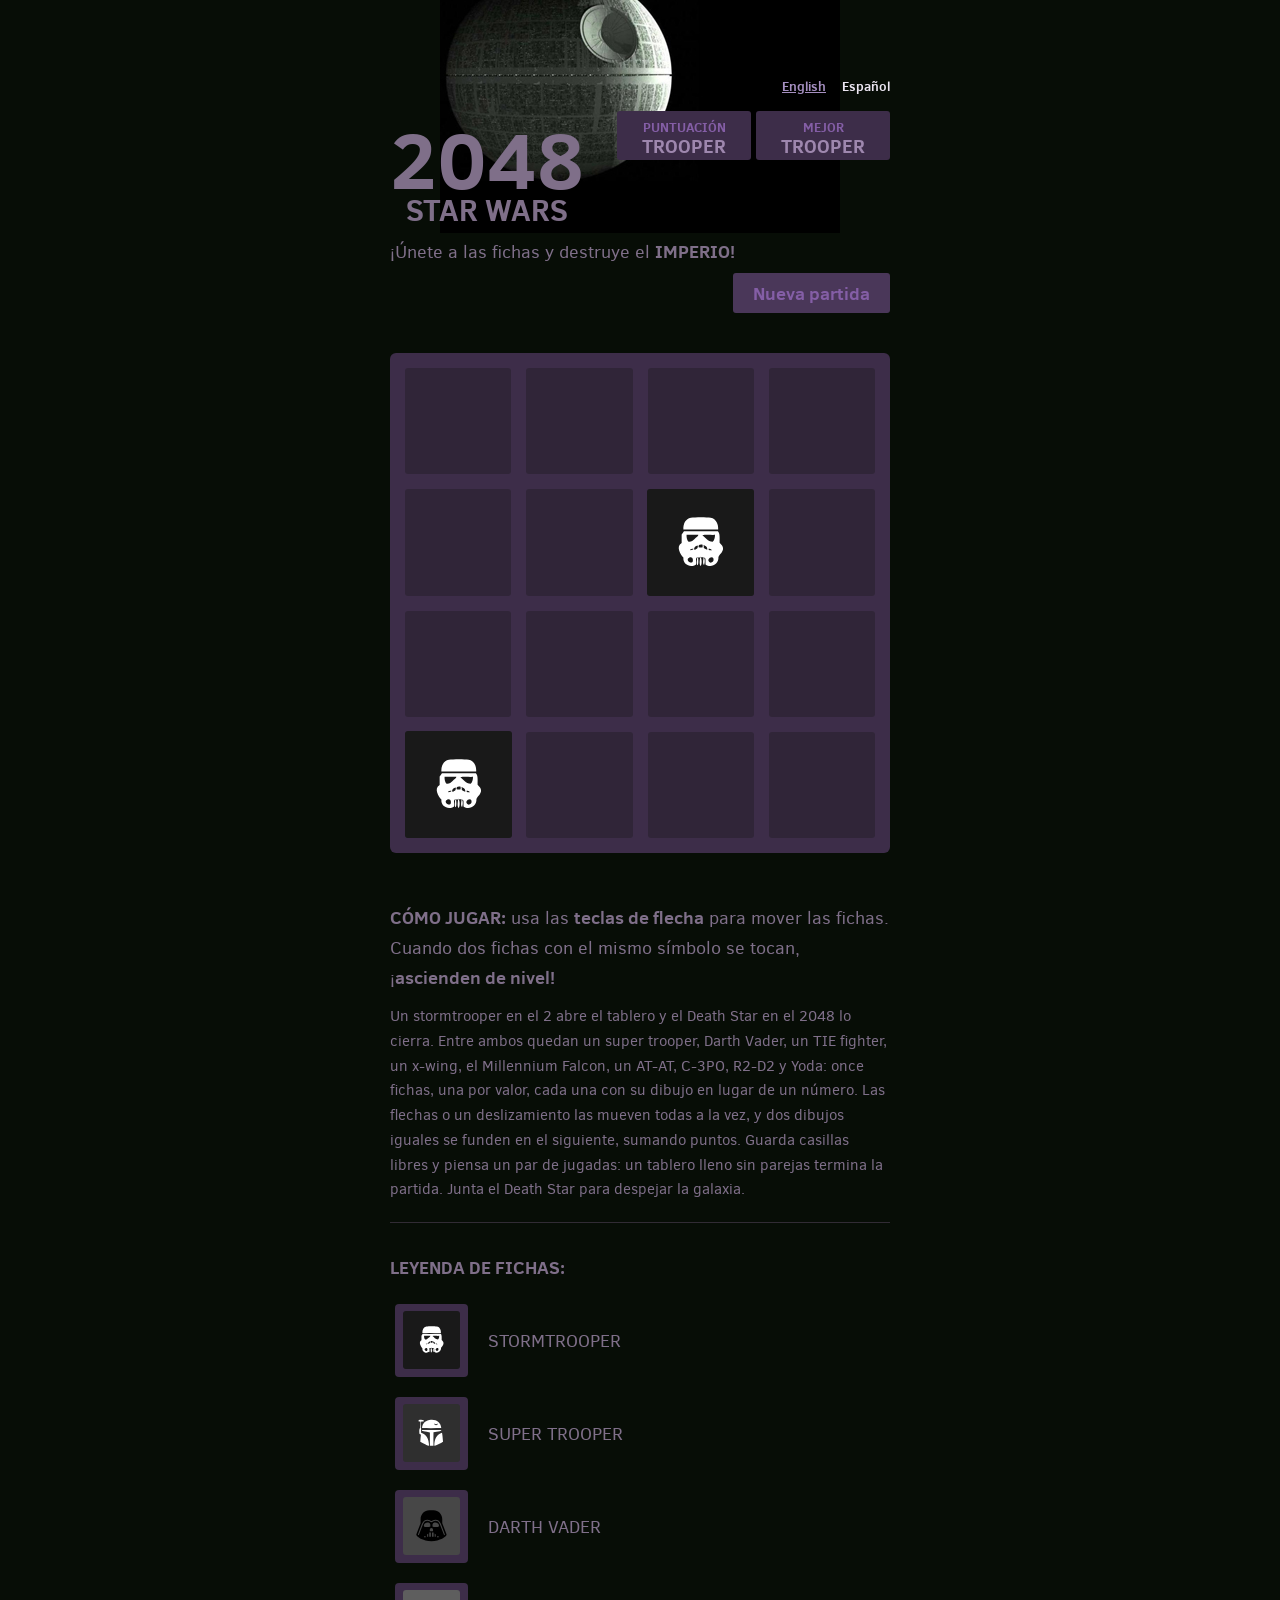
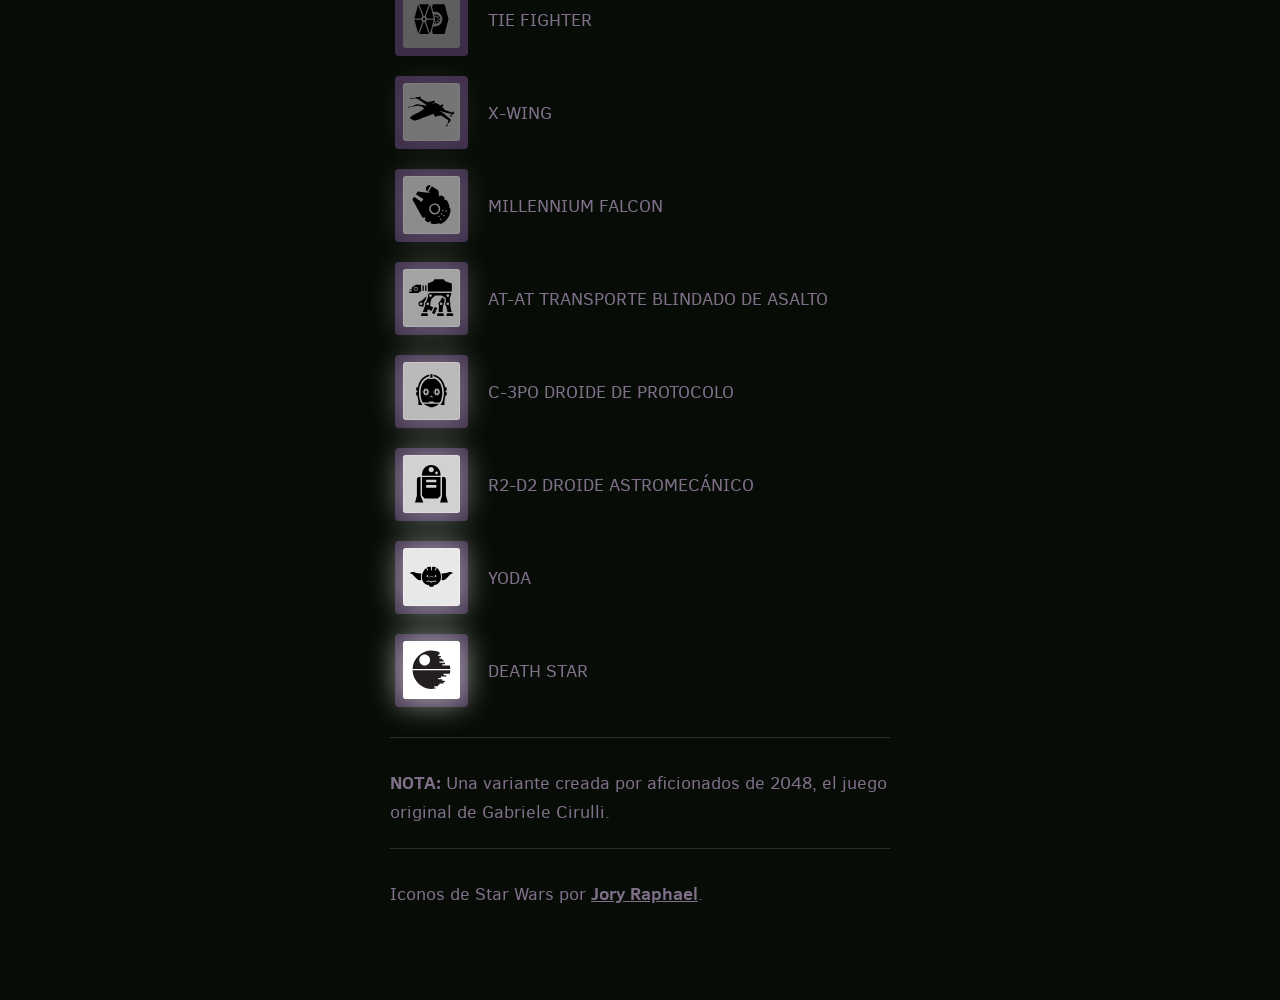
==== commit 19a0ddfc: "Add Cloudflare Web Analytics beacon" ====
--- a/es/index.html
+++ b/es/index.html
@@ -227,5 +227,6 @@
       return window.twttr || (t = { _e: [], ready: function(f){ t._e.push(f) } });
     }(document, "script", "twitter-wjs"));
   </script>
+  <script type='module' src='https://static.cloudflareinsights.com/beacon.min.js' data-cf-beacon='{"token": "ac91dead76b643889e88ca2612f285b2"}'></script>
 </body>
 </html>
